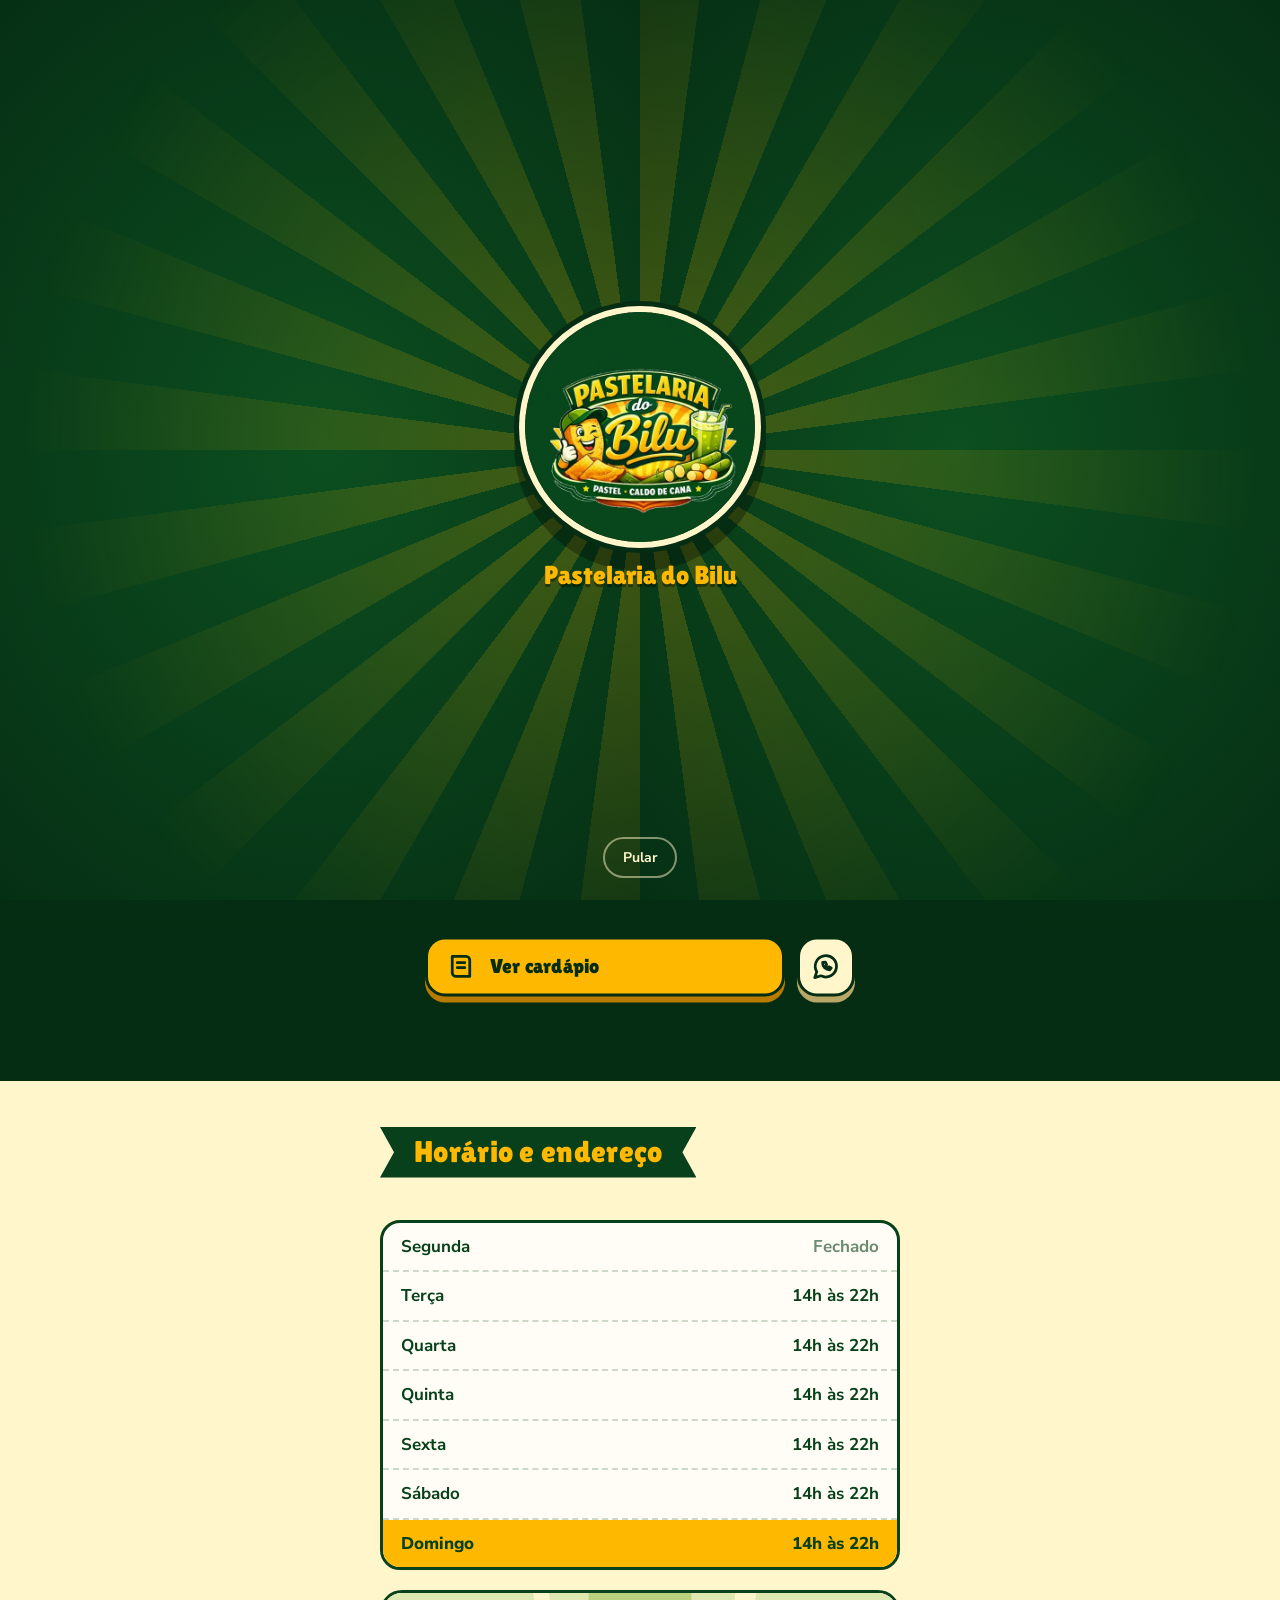
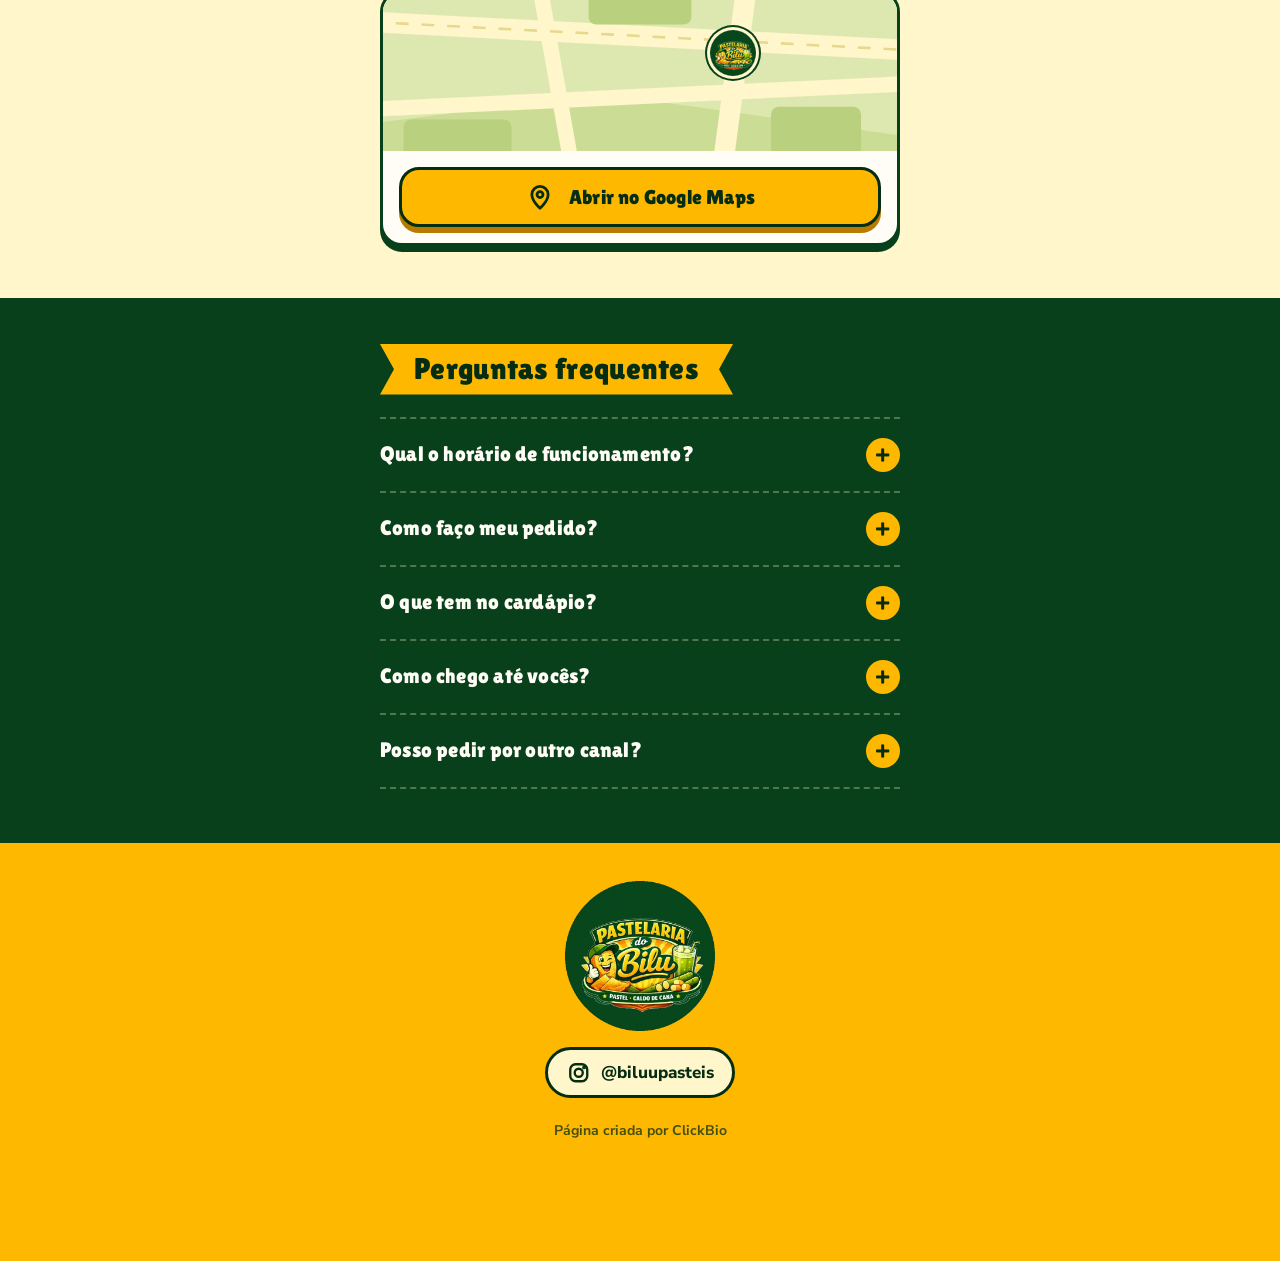
==== index.html @ 8a7e7173 "feat: site da Pastelaria do Bilu com cardápio, carrossel quadrado 1:1, links de WhatsApp, iFood e 99" ====
<!doctype html>
<html lang="pt-BR" data-base="">
<head>
<meta charset="utf-8">
<meta name="viewport" content="width=device-width,initial-scale=1,viewport-fit=cover">
<title>Pastelaria do Bilu | Pastel, caldo de cana e açaí</title>
<meta name="description" content="Pastelaria do Bilu: pastéis, caldo de cana e açaí. Veja o cardápio, monte seu pedido, chame no WhatsApp e veja como chegar. Aberto de terça a domingo, das 14h às 22h.">
<meta name="theme-color" content="#07401A">
<meta property="og:title" content="Pastelaria do Bilu">
<meta property="og:description" content="Pastel, caldo de cana e açaí. Veja o cardápio e faça seu pedido.">
<meta property="og:type" content="website">
<meta property="og:image" content="assets/img/logo-circulo.png">
<link rel="icon" type="image/png" href="assets/img/favicon.png">
<link rel="apple-touch-icon" href="assets/img/favicon-192.png">
<link rel="preload" href="assets/fonts/lilita-one-latin-400-normal.woff2" as="font" type="font/woff2" crossorigin>
<link rel="preload" href="assets/img/logo-circulo.webp" as="image" type="image/webp">
<script>
(function(){var d=document.documentElement,r=false;
try{r=matchMedia('(prefers-reduced-motion: reduce)').matches}catch(e){}
if(!r){d.classList.add('motion');var v=false;try{v=sessionStorage.getItem('bilu-intro')}catch(e){}if(!v)d.classList.add('intro-on')}
setTimeout(function(){d.classList.add('hero-go')},4500)})();
</script>
<link rel="stylesheet" href="assets/css/style.css">
</head>
<body>
<svg xmlns="http://www.w3.org/2000/svg" width="0" height="0" style="position:absolute" aria-hidden="true" focusable="false"><defs>
<symbol id="i-cardapio" viewBox="0 0 24 24"><path d="M5 4h11a3 3 0 0 1 3 3v13H8a3 3 0 0 1-3-3z"/><path d="M9 9h6M9 13h6"/></symbol>
<symbol id="i-zap" viewBox="0 0 24 24"><path d="M3 21l1.6-4.7A8.5 8.5 0 1 1 8 19.5z"/><path d="M9.3 8.8c-.3 3.3 2.6 6 5.8 5.9l1.1-1.4-2-1-.9.8a3.4 3.4 0 0 1-1.6-1.6l.8-.9-1-2z"/></symbol>
<symbol id="i-pino" viewBox="0 0 24 24"><path d="M12 21s-6.5-5.6-6.5-11a6.5 6.5 0 0 1 13 0c0 5.4-6.5 11-6.5 11z"/><circle cx="12" cy="10" r="2.4"/></symbol>
<symbol id="i-camera" viewBox="0 0 24 24"><path d="M4 8h3l1.6-2.5h6.8L17 8h3a1 1 0 0 1 1 1v9a1 1 0 0 1-1 1H4a1 1 0 0 1-1-1V9a1 1 0 0 1 1-1z"/><circle cx="12" cy="13" r="3.6"/></symbol>
<symbol id="i-seta" viewBox="0 0 24 24"><path d="M5 12h14M13 6l6 6-6 6"/></symbol>
<symbol id="i-voltar" viewBox="0 0 24 24"><path d="M15 5l-7 7 7 7"/></symbol>
<symbol id="i-prox" viewBox="0 0 24 24"><path d="M9 5l7 7-7 7"/></symbol>
<symbol id="i-mais" viewBox="0 0 24 24"><path d="M12 5v14M5 12h14"/></symbol>
<symbol id="i-menos" viewBox="0 0 24 24"><path d="M5 12h14"/></symbol>
<symbol id="i-fechar" viewBox="0 0 24 24"><path d="M6 6l12 12M18 6L6 18"/></symbol>
<symbol id="i-insta" viewBox="0 0 24 24"><rect x="4" y="4" width="16" height="16" rx="5"/><circle cx="12" cy="12" r="3.8"/><circle cx="17" cy="7" r=".7" fill="currentColor"/></symbol>
<symbol id="i-sacola" viewBox="0 0 24 24"><path d="M5 8h14l-1 12H6z"/><path d="M9 8V6a3 3 0 0 1 6 0v2"/></symbol>
<symbol id="i-ifood" viewBox="0 0 32 32"><path fill="#EA1D2C" d="M16 3C8.82 3 3 8.82 3 16s5.82 13 13 13 13-5.82 13-13S23.18 3 16 3zm0 20c-4 0-7.3-2.4-8.8-5.8.5-.1 1-.1 1.5-.1 3.2 0 6 1.8 7.3 4.6 1.3-2.7 4.1-4.6 7.3-4.6.5 0 1 0 1.5.1-1.5 3.4-4.8 5.8-8.8 5.8z"/><circle cx="10.5" cy="12.5" r="2.5" fill="#EA1D2C"/><circle cx="21.5" cy="12.5" r="2.5" fill="#EA1D2C"/></symbol>
<symbol id="i-99" viewBox="0 0 46 46"><rect width="46" height="46" rx="12" fill="#E60012"/><g fill="#FFD100"><path d="M16 11c-3.3 0-5.5 2.2-5.5 5.5v3.5c0 3.3 2.2 5.5 5.5 5.5h2.5v5H13v3h8v-17c0-3.3-2.2-5.5-5-5.5zm0 3c1.5 0 2.2 1 2.2 2.5v2.2c0 1.5-.7 2.5-2.2 2.5s-2.2-1-2.2-2.5v-2.2c0-1.5.7-2.5 2.2-2.5z"/><path d="M29 11c-3.3 0-5.5 2.2-5.5 5.5v3.5c0 3.3 2.2 5.5 5.5 5.5h2.5v5H26v3h8v-17c0-3.3-2.2-5.5-5-5.5zm0 3c1.5 0 2.2 1 2.2 2.5v2.2c0 1.5-.7 2.5-2.2 2.5s-2.2-1-2.2-2.5v-2.2c0-1.5.7-2.5 2.2-2.5z"/></g></symbol>
</defs></svg>

<div class="intro" role="presentation">
  <div class="intro-panel l"></div>
  <div class="intro-panel r"></div>
  <div class="intro-centro">
    <span class="intro-raios" aria-hidden="true"></span>
    <img class="intro-logo" src="assets/img/logo-circulo.webp" alt="" width="230" height="230">
    <p class="intro-nome">Pastelaria do Bilu</p>
  </div>
  <button class="intro-pular" type="button">Pular</button>
</div>

<main>
  <header class="hero">
    <div class="toldo" aria-hidden="true"></div>
    <div class="hero-in wrap">
      <img class="avatar rise" style="--i:0" src="assets/img/logo-circulo.webp" alt="Logo da Pastelaria do Bilu" width="158" height="158">
      <h1 class="rise" style="--i:1">Pastelaria do Bilu</h1>
      <p class="sub rise" style="--i:2">Pastel, caldo de cana e açaí</p>
      <p class="status rise" style="--i:3" data-status role="status"><i aria-hidden="true"></i><span>Confira o horário abaixo</span></p>
    </div>
  </header>

  <nav class="links" aria-label="Atalhos">
    <div class="wrap">
      <a class="btn btn-grande rise" style="--i:4" href="cardapio/">
        <span class="btn-bolha"><svg class="ico" aria-hidden="true"><use href="#i-cardapio"/></svg></span>
        <span class="btn-txt"><strong>Ver cardápio</strong><small>Escolha e monte seu pedido</small></span>
        <svg class="ico btn-seta" aria-hidden="true"><use href="#i-seta"/></svg>
      </a>
      <a class="btn btn-massa rise" style="--i:5" data-wa-link data-wa-msg="Olá! Vim pela página da Pastelaria do Bilu.">
        <span class="btn-bolha"><svg class="ico" aria-hidden="true"><use href="#i-zap"/></svg></span>
        <span class="btn-txt"><strong>Chamar no WhatsApp</strong><small>Tire dúvidas ou faça seu pedido</small></span>
        <svg class="ico btn-seta" aria-hidden="true"><use href="#i-seta"/></svg>
      </a>
      <a class="btn btn-ifood rise" style="--i:6" data-ifood-link href="https://www.ifood.com.br" target="_blank" rel="noopener">
        <span class="btn-bolha btn-bolha-ifood"><svg class="ico" aria-hidden="true"><use href="#i-ifood"/></svg></span>
        <span class="btn-txt"><strong>Pedir pelo iFood</strong><small>Peça pelo aplicativo</small></span>
        <svg class="ico btn-seta" aria-hidden="true"><use href="#i-seta"/></svg>
      </a>
      <a class="btn btn-noventa rise" style="--i:7" data-99-link href="https://m.99app.com" target="_blank" rel="noopener">
        <span class="btn-bolha btn-bolha-noventa"><svg aria-hidden="true"><use href="#i-99"/></svg></span>
        <span class="btn-txt"><strong>Pedir pelo 99</strong><small>Entrega rápida no app</small></span>
        <svg class="ico btn-seta" aria-hidden="true"><use href="#i-seta"/></svg>
      </a>
      <div class="duo">
        <a class="btn btn-escuro btn-tile rise" style="--i:8" data-maps>
          <span class="btn-bolha"><svg class="ico" aria-hidden="true"><use href="#i-pino"/></svg></span>
          <span class="btn-txt"><strong>Localização</strong><small>Abrir no mapa</small></span>
        </a>
        <button class="btn btn-escuro btn-tile rise" style="--i:9" type="button" data-open-carrossel>
          <span class="btn-bolha"><svg class="ico" aria-hidden="true"><use href="#i-camera"/></svg></span>
          <span class="btn-txt"><strong>Fotos do ambiente</strong><small>Arraste e veja por dentro</small></span>
        </button>
      </div>
    </div>
  </nav>

  <section class="info" aria-labelledby="t-info">
    <div class="wrap">
      <h2 class="faixa" id="t-info">Horário e endereço</h2>
      <ul class="horas" data-horas aria-label="Horário de funcionamento"></ul>
      <div class="mapa">
        <div class="mapa-visual" aria-hidden="true">
          <svg viewBox="0 0 400 158" preserveAspectRatio="xMidYMid slice">
            <rect width="400" height="158" fill="#DDE8B0"/>
            <path d="M0 118 L170 96 L400 128 L400 158 L0 158Z" fill="#CBDC95"/>
            <path d="M-10 40 L410 62" stroke="#FFF6CC" stroke-width="16"/>
            <path d="M-10 108 L410 88" stroke="#FFF6CC" stroke-width="12"/>
            <path d="M118 -10 L150 170" stroke="#FFF6CC" stroke-width="12"/>
            <path d="M286 -10 L262 170" stroke="#FFF6CC" stroke-width="16"/>
            <path d="M-10 40 L410 62" stroke="#E8D88C" stroke-width="2" stroke-dasharray="10 10"/>
            <rect x="160" y="8" width="80" height="34" rx="6" fill="#B9D07E"/>
            <rect x="302" y="106" width="70" height="40" rx="6" fill="#B9D07E"/>
            <rect x="16" y="116" width="84" height="30" rx="6" fill="#B9D07E"/>
          </svg>
          <span class="mapa-pino"><img src="assets/img/logo-circulo.webp" alt="" width="46" height="46"></span>
        </div>
        <div class="mapa-corpo">
          <p class="end" data-endereco hidden></p>
          <a class="btn btn-cheio" data-maps>
            <svg class="ico" aria-hidden="true"><use href="#i-pino"/></svg>
            <span>Abrir no Google Maps</span>
          </a>
        </div>
      </div>
    </div>
  </section>

  <section class="faq" aria-labelledby="t-faq">
    <div class="wrap">
      <h2 class="faixa faixa-amarela" id="t-faq">Perguntas frequentes</h2>
      <div class="acc">
        <details>
          <summary>Qual o horário de funcionamento?</summary>
          <p>De terça a domingo, das 14h às 22h. Na segunda-feira a gente fecha.</p>
        </details>
        <details>
          <summary>Como faço meu pedido?</summary>
          <p>Abra o cardápio, toque em Adicionar nos itens que você quer e depois em Ver meu pedido. Sua lista segue pronta para o nosso WhatsApp e a gente confirma o valor com você.</p>
        </details>
        <details>
          <summary>O que tem no cardápio?</summary>
          <p>Pastéis, açaí, caldo de cana, sucos e bebidas. Os itens e os preços estão todos na página do cardápio.</p>
        </details>
        <details>
          <summary>Como chego até vocês?</summary>
          <p>Toque em Localização e o mapa abre com o caminho até a pastelaria.</p>
        </details>
        <details>
          <summary>Posso pedir por outro canal?</summary>
          <p>Pode. Chame no WhatsApp ou mande uma mensagem no Instagram <span data-ig-nome></span>.</p>
        </details>
      </div>
    </div>
  </section>
</main>

<footer class="rodape">
  <div class="wrap">
    <img class="rodape-logo" src="assets/img/logo-circulo.webp" alt="Pastelaria do Bilu" width="150" height="150" loading="lazy">
    <a class="ig" data-ig>
      <svg class="ico" aria-hidden="true"><use href="#i-insta"/></svg>
      <span data-ig-nome>@</span>
    </a>
    <p class="credito">Página criada por ClickBio</p>
  </div>
</footer>

<div class="barra-fixa" data-barra aria-hidden="true">
  <a class="btn" href="cardapio/" tabindex="-1">
    <svg class="ico" aria-hidden="true"><use href="#i-cardapio"/></svg>
    <span>Ver cardápio</span>
  </a>
  <a class="btn btn-massa btn-zap" data-wa-link data-wa-msg="Olá! Vim pela página da Pastelaria do Bilu." aria-label="Chamar no WhatsApp" tabindex="-1">
    <svg class="ico" aria-hidden="true"><use href="#i-zap"/></svg>
  </a>
</div>

<!-- Modal Carrossel: Fotos do Ambiente (Aspecto Quadrado 1:1) -->
<div class="carrossel-modal" id="carrossel-modal" role="dialog" aria-modal="true" aria-label="Fotos do ambiente" hidden>
  <div class="carrossel-backdrop" data-close-carrossel></div>
  <div class="carrossel-dialog">
    <div class="carrossel-header">
      <div class="carrossel-titulo">
        <svg class="ico" aria-hidden="true"><use href="#i-camera"/></svg>
        <span>Nosso Espaço</span>
      </div>
      <span class="carrossel-contador" data-carrossel-contador>1 / 5</span>
      <button class="carrossel-fechar" type="button" data-close-carrossel aria-label="Fechar">
        <svg class="ico" aria-hidden="true"><use href="#i-fechar"/></svg>
      </button>
    </div>

    <div class="carrossel-viewport" data-carrossel-viewport>
      <div class="carrossel-track" data-carrossel-track>
        <!-- Slides gerados dinamicamente por carrossel.js -->
      </div>
    </div>

    <div class="carrossel-controles">
      <button class="carrossel-arrow" type="button" data-carrossel-ant aria-label="Foto anterior">
        <svg class="ico" aria-hidden="true"><use href="#i-voltar"/></svg>
      </button>
      <div class="carrossel-dots" data-carrossel-dots></div>
      <button class="carrossel-arrow" type="button" data-carrossel-prox aria-label="Próxima foto">
        <svg class="ico" aria-hidden="true"><use href="#i-prox"/></svg>
      </button>
    </div>

    <div class="carrossel-dica">
      <svg class="ico" aria-hidden="true"><use href="#i-seta"/></svg>
      <span>Arraste para o lado para navegar</span>
    </div>
  </div>
</div>

<script src="assets/js/config.js"></script>
<script src="assets/js/common.js"></script>
<script src="assets/js/carrossel.js"></script>
<script src="assets/js/home.js"></script>
</body>
</html>
---- assets/css/style.css ----
/* Pastelaria do Bilu — sistema visual "letreiro de pastelaria"
   Formas: toldo recortado, faixa com pontas em V, botão de selo com sombra dura, logo em círculo.
   Cores tiradas da logo: verde-escuro do letreiro, amarelo do pastel, verde-caldo. */

@font-face{font-family:"Lilita One";src:url(../fonts/lilita-one-latin-400-normal.woff2) format("woff2");font-weight:400;font-style:normal;font-display:swap}
@font-face{font-family:"Nunito Sans";src:url(../fonts/nunito-sans-latin-400-normal.woff2) format("woff2");font-weight:400;font-style:normal;font-display:swap}
@font-face{font-family:"Nunito Sans";src:url(../fonts/nunito-sans-latin-600-normal.woff2) format("woff2");font-weight:600;font-style:normal;font-display:swap}
@font-face{font-family:"Nunito Sans";src:url(../fonts/nunito-sans-latin-700-normal.woff2) format("woff2");font-weight:700;font-style:normal;font-display:swap}
@font-face{font-family:"Nunito Sans";src:url(../fonts/nunito-sans-latin-800-normal.woff2) format("woff2");font-weight:800;font-style:normal;font-display:swap}

:root{
  --mata:#07401A;          /* verde do letreiro */
  --mata-fundo:#052D13;    /* verde mais fechado */
  --folha:#2F7D1F;         /* verde do boné */
  --caldo:#A8C93A;         /* verde-caldo */
  --pastel:#FFB800;        /* amarelo do pastel */
  --pastel-claro:#FFD34D;
  --massa:#FFF6CC;         /* amarelo-claro do fundo da logo */
  --massa-2:#FFE9A0;
  --branco:#FFFDF5;
  --titulo:"Lilita One","Arial Rounded MT Bold","Trebuchet MS",system-ui,sans-serif;
  --texto:"Nunito Sans",system-ui,-apple-system,"Segoe UI",Roboto,sans-serif;
  --ease:cubic-bezier(.2,.7,.2,1);
  color-scheme:light;
}

*,*::before,*::after{box-sizing:border-box}
html{-webkit-text-size-adjust:100%;text-size-adjust:100%;scroll-behavior:smooth}
html.trava{overflow:hidden}
body{margin:0;background:var(--mata-fundo);color:var(--mata);font:400 17px/1.5 var(--texto);-webkit-font-smoothing:antialiased;overflow-x:hidden}
img,svg{display:block;max-width:100%}
a{color:inherit}
button{font:inherit;color:inherit;cursor:pointer}
:focus-visible{outline:3px solid var(--pastel-claro);outline-offset:3px;border-radius:6px}
[hidden]{display:none!important}
.wrap{width:100%;max-width:520px;margin:0 auto}
.sr{position:absolute;width:1px;height:1px;overflow:hidden;clip:rect(0 0 0 0);white-space:nowrap}
.ico{width:1.5em;height:1.5em;flex:none;fill:none;stroke:currentColor;stroke-width:2.2;stroke-linecap:round;stroke-linejoin:round}

/* ---------- toldo ---------- */
.toldo{--w:28px;position:absolute;left:0;right:0;top:0;height:calc(var(--w)*1.5);z-index:3;pointer-events:none;filter:drop-shadow(0 4px 0 rgba(0,0,0,.3))}
.toldo::before{content:"";position:absolute;inset:0;
  background:repeating-linear-gradient(90deg,var(--pastel) 0 var(--w),var(--folha) var(--w) calc(var(--w)*2));
  -webkit-mask:linear-gradient(#000,#000) top/100% calc(100% - var(--w)/2) no-repeat,radial-gradient(circle at 50% 0,#000 calc(var(--w)/2 - .5px),transparent calc(var(--w)/2)) bottom/var(--w) calc(var(--w)/2) repeat-x;
  mask:linear-gradient(#000,#000) top/100% calc(100% - var(--w)/2) no-repeat,radial-gradient(circle at 50% 0,#000 calc(var(--w)/2 - .5px),transparent calc(var(--w)/2)) bottom/var(--w) calc(var(--w)/2) repeat-x}
.toldo-sm{--w:20px}

/* ---------- faixa (título em letreiro) ---------- */
.faixa{display:inline-block;margin:0 0 22px;padding:9px 34px 10px;font:400 clamp(24px,7vw,30px)/1.05 var(--titulo);letter-spacing:.01em;color:var(--pastel);background:var(--mata);
  clip-path:polygon(0 0,100% 0,calc(100% - 14px) 50%,100% 100%,0 100%,14px 50%)}
.faixa-amarela{background:var(--pastel);color:var(--mata-fundo)}

/* ---------- status (aberto/fechado) ---------- */
.status{display:inline-flex;align-items:center;gap:9px;margin:0;padding:8px 16px;border:2px solid rgba(255,246,204,.5);border-radius:999px;background:rgba(5,45,19,.72);font:700 15px/1 var(--texto);color:var(--branco)}
.status i{width:10px;height:10px;border-radius:50%;background:#C9BE8A;flex:none}
.status.aberto i{background:#7BE04A;animation:pulso 1.8s ease-out infinite}
@keyframes pulso{0%{box-shadow:0 0 0 0 rgba(123,224,74,.6)}100%{box-shadow:0 0 0 9px rgba(123,224,74,0)}}

/* ---------- botão de selo ---------- */
.btn{--cor:var(--pastel);--cor-sombra:#B87B00;--varre:#FFE27A;--fg:var(--mata-fundo);
  position:relative;isolation:isolate;overflow:hidden;display:flex;align-items:center;gap:14px;min-height:60px;padding:12px 18px;
  border:3px solid var(--mata-fundo);border-radius:20px;background:var(--cor);color:var(--fg);text-decoration:none;text-align:left;
  font:400 22px/1.05 var(--titulo);letter-spacing:.01em;box-shadow:0 6px 0 var(--cor-sombra);
  transition:transform .15s var(--ease),box-shadow .15s var(--ease);-webkit-tap-highlight-color:transparent}
.btn::before{content:"";position:absolute;inset:0;z-index:-1;background:var(--varre);transform:scaleX(0);transform-origin:left;transition:transform .5s cubic-bezier(.7,0,.2,1)}
.btn:active::before,.btn:focus-visible::before{transform:scaleX(1)}
@media (hover:hover){.btn:hover::before{transform:scaleX(1)}}
.btn:active{transform:translateY(4px);box-shadow:0 2px 0 var(--cor-sombra)}
.btn-massa{--cor:var(--massa);--cor-sombra:#B8A767;--varre:#fff}
.btn-escuro{--cor:var(--mata);--cor-sombra:#021a0a;--varre:#0E5A27;--fg:var(--pastel)}
.btn-escuro{border-color:var(--mata-fundo)}

/* ---------- botão ifood (branco com ícone vermelho) ---------- */
.btn-ifood{--cor:#FFFFFF;--cor-sombra:#C41421;--varre:#FFF0F1;--fg:#222;border-color:#EA1D2C}
.btn-ifood strong{color:#EA1D2C}
.btn-bolha-ifood{background:#FFF0F1;color:#EA1D2C}
.btn-bolha-ifood .ico{width:28px;height:28px}

/* ---------- botão 99 (branco com ícone vermelho e 99 amarelo) ---------- */
.btn-noventa{--cor:#FFFFFF;--cor-sombra:#A81414;--varre:#FFF9E6;--fg:#222;border-color:#E60012}
.btn-noventa strong{color:#222}
.btn-bolha-noventa{background:transparent;padding:0;overflow:hidden;border-radius:12px;display:grid;place-items:center}
.btn-bolha-noventa svg{width:46px;height:46px;display:block}
.btn-bolha{display:grid;place-items:center;width:46px;height:46px;border-radius:50%;background:var(--mata-fundo);color:var(--pastel);flex:none}
.btn-bolha .ico{width:24px;height:24px}
.btn-txt{display:grid;gap:3px;flex:1;min-width:0}
.btn-txt strong{font-weight:400}
.btn-txt small{font:700 14px/1.25 var(--texto);opacity:.82;letter-spacing:0}
.btn-seta{width:26px;height:26px;margin-left:auto}
.btn-grande{min-height:82px;font-size:25px;padding:14px 18px}
.btn-tile{flex-direction:column;align-items:flex-start;justify-content:space-between;gap:12px;min-height:116px;padding:14px 16px;font-size:21px}
.btn-cheio{width:100%;justify-content:center;text-align:center}

/* ---------- hero ---------- */
.hero{position:relative;isolation:isolate;overflow:hidden;color:var(--branco);text-align:center;padding:96px 20px 46px;
  background:
    linear-gradient(180deg,rgba(5,45,19,.22) 0%,rgba(5,45,19,.72) 100%),
    var(--hero-foto,none) center/cover no-repeat,
    repeating-conic-gradient(from 0deg at 50% 52%,rgba(255,184,0,.22) 0 6deg,transparent 6deg 12deg),
    radial-gradient(120% 95% at 50% 52%,#18772F 0%,var(--mata) 52%,var(--mata-fundo) 100%)}
.hero-in{display:grid;justify-items:center;gap:0}
.avatar{width:158px;height:158px;border-radius:50%;box-shadow:0 0 0 5px var(--massa),0 0 0 9px var(--mata-fundo),0 14px 0 9px rgba(0,0,0,.28)}
.hero h1{text-wrap:balance;margin:26px 0 0;font:400 clamp(40px,12vw,58px)/.98 var(--titulo);letter-spacing:.01em;color:var(--pastel);text-shadow:0 3px 0 var(--mata-fundo),0 0 18px rgba(5,45,19,.55)}
.hero .sub{margin:12px 0 20px;font:700 clamp(17px,4.6vw,19px)/1.3 var(--texto);color:var(--massa)}

/* ---------- links ---------- */
.links{background:var(--mata-fundo);padding:30px 20px 44px}
.links .wrap{display:grid;gap:16px}
.links .duo{display:grid;grid-template-columns:1fr 1fr;gap:16px}

/* ---------- horário e endereço ---------- */
.info{background:var(--massa);color:var(--mata);padding:46px 20px 52px}
.info .wrap{display:grid;gap:20px;justify-items:start}
.info .wrap>*{width:100%}
.info .faixa{width:auto}
.horas{list-style:none;margin:0;padding:0;border:3px solid var(--mata);border-radius:20px;background:var(--branco);overflow:hidden}
.horas li{display:flex;justify-content:space-between;gap:12px;padding:11px 18px;font-weight:700;border-bottom:2px dashed rgba(7,64,26,.2)}
.horas li:last-child{border-bottom:0}
.horas li.hoje{background:var(--pastel);font-weight:800}
.horas li.fechado span:last-child{opacity:.6}
.mapa{border:3px solid var(--mata);border-radius:22px;overflow:hidden;background:var(--branco);box-shadow:0 6px 0 var(--mata)}
.mapa-visual{position:relative;height:158px;background:#DDE8B0;overflow:hidden}
.mapa-visual svg{position:absolute;inset:0;width:100%;height:100%}
.mapa-pino{position:absolute;left:68%;top:38%;width:46px;height:46px;margin:-23px 0 0 -23px}
.mapa-pino img{width:100%;height:100%;border-radius:50%;box-shadow:0 0 0 3px var(--massa),0 0 0 5px var(--mata)}
.mapa-pino::after{content:"";position:absolute;inset:-10px;border-radius:50%;border:3px solid var(--mata);opacity:0;animation:onda 2.2s ease-out infinite}
@keyframes onda{0%{transform:scale(.55);opacity:.8}100%{transform:scale(1.5);opacity:0}}
.mapa-corpo{display:grid;gap:12px;padding:16px}
.mapa-corpo .end{margin:0;font-weight:800;font-size:18px;line-height:1.3}
.mapa-corpo .btn{min-height:56px;font-size:20px}

/* ---------- perguntas ---------- */
.faq{background:var(--mata);color:var(--branco);padding:46px 20px 54px}
.faq .wrap{display:grid;justify-items:start}
.acc{width:100%;border-top:2px dashed rgba(255,246,204,.3)}
.acc details{border-bottom:2px dashed rgba(255,246,204,.3)}
.acc summary{list-style:none;display:flex;align-items:center;justify-content:space-between;gap:18px;padding:19px 0;font:400 21px/1.2 var(--titulo);letter-spacing:.01em;cursor:pointer}
.acc summary::-webkit-details-marker{display:none}
.acc summary::after{content:"+";flex:none;display:grid;place-items:center;width:34px;height:34px;border-radius:50%;background:var(--pastel);color:var(--mata-fundo);font:400 26px/1 var(--titulo);transition:transform .35s var(--ease)}
.acc details[open] summary::after{transform:rotate(45deg)}
.acc p{margin:0;padding:0 44px 20px 0;font-size:17px;line-height:1.55;color:var(--massa)}
@supports (interpolate-size:allow-keywords){
  .acc{interpolate-size:allow-keywords}
  .acc details::details-content{block-size:0;overflow:hidden;transition:block-size .4s var(--ease),content-visibility .4s allow-discrete}
  .acc details[open]::details-content{block-size:auto}
}

/* ---------- rodapé ---------- */
.rodape{background:var(--pastel);color:var(--mata-fundo);text-align:center;padding:38px 20px 120px}
.rodape .wrap{display:grid;justify-items:center;gap:16px}
.rodape-logo{width:150px;height:auto}
.rodape .ig{display:inline-flex;align-items:center;gap:10px;padding:10px 18px;border:3px solid var(--mata-fundo);border-radius:999px;font-weight:800;text-decoration:none;background:var(--massa)}
.rodape .credito{margin:6px 0 0;font-size:14px;font-weight:700;opacity:.75}

/* ---------- barra fixa (início) ---------- */
.barra-fixa{position:fixed;left:0;right:0;bottom:0;z-index:30;display:flex;justify-content:center;gap:12px;padding:22px 16px calc(14px + env(safe-area-inset-bottom));
  background:linear-gradient(0deg,rgba(5,45,19,.97) 62%,rgba(5,45,19,0));transform:translateY(115%);transition:transform .45s var(--ease);pointer-events:none}
.barra-fixa.on{transform:none}
.barra-fixa .btn{pointer-events:auto;min-height:56px;font-size:20px}
.barra-fixa .btn:first-child{flex:1;max-width:360px}
.barra-fixa .btn-zap{width:58px;padding:0;justify-content:center;flex:none}

/* ---------- entrada (plano Autoridade) ---------- */
.intro{position:fixed;inset:0;z-index:100;display:none;place-items:center;overflow:hidden;cursor:pointer}
.intro-on .intro{display:grid}
.intro-panel{position:absolute;top:0;bottom:0;width:50.4%;background:radial-gradient(120% 100% at 50% 50%,#0C4F20,var(--mata-fundo) 70%);transition:transform .75s cubic-bezier(.7,0,.2,1)}
.intro-panel.l{left:0}
.intro-panel.r{right:0}
.intro-centro{position:relative;z-index:2;display:grid;justify-items:center;gap:20px;transition:opacity .45s ease,transform .75s cubic-bezier(.7,0,.2,1)}
.intro-raios{position:absolute;left:50%;top:50%;width:150vmax;height:150vmax;margin:-75vmax 0 0 -75vmax;z-index:-1;
  background:repeating-conic-gradient(rgba(255,184,0,.26) 0 7.5deg,transparent 7.5deg 15deg);
  -webkit-mask:radial-gradient(circle,#000 0,transparent 46%);mask:radial-gradient(circle,#000 0,transparent 46%);animation:giro 14s linear infinite}
@keyframes giro{to{transform:rotate(1turn)}}
.intro-logo{width:min(58vw,230px);height:auto;aspect-ratio:1;border-radius:50%;box-shadow:0 0 0 6px var(--massa),0 0 0 11px var(--mata-fundo),0 18px 0 11px rgba(0,0,0,.3);animation:logo-pop .85s cubic-bezier(.2,1.25,.4,1) .15s both}
@keyframes logo-pop{from{opacity:0;transform:scale(.3) rotate(-14deg)}to{opacity:1;transform:none}}
.intro-nome{margin:0;font:400 26px/1 var(--titulo);color:var(--pastel);text-shadow:0 3px 0 rgba(0,0,0,.35);animation:surge .6s var(--ease) .75s both}
@keyframes surge{from{opacity:0;transform:translateY(14px)}to{opacity:1;transform:none}}
.intro-pular{position:absolute;z-index:3;bottom:calc(22px + env(safe-area-inset-bottom));left:50%;transform:translateX(-50%);padding:9px 18px;border:2px solid rgba(255,246,204,.5);border-radius:999px;background:transparent;color:var(--massa);font:700 14px var(--texto)}
.intro-saindo .intro-panel.l{transform:translateX(-101%)}
.intro-saindo .intro-panel.r{transform:translateX(101%)}
.intro-saindo .intro-centro{opacity:0;transform:scale(1.35)}
.intro-saindo .intro-pular{opacity:0}
.intro-saindo{pointer-events:none}

/* sequência do hero, depois da entrada */
.motion .rise{opacity:0}
.hero-go .rise{animation:subir .7s var(--ease) both;animation-delay:calc(var(--i,0)*90ms)}
@keyframes subir{from{opacity:0;transform:translateY(18px) scale(.97)}to{opacity:1;transform:none}}

/* ---------- páginas internas: cabeçalho ---------- */
.topo{position:relative;background:var(--mata-fundo);color:var(--branco);padding:46px 16px 14px}
.topo .wrap{display:flex;align-items:center;gap:12px}
.voltar{display:grid;place-items:center;width:46px;height:46px;flex:none;border:3px solid var(--mata-fundo);border-radius:50%;background:var(--pastel);color:var(--mata-fundo);box-shadow:0 4px 0 #B87B00;text-decoration:none}
.voltar:active{transform:translateY(3px);box-shadow:0 1px 0 #B87B00}
.topo-id{display:flex;align-items:center;gap:12px;min-width:0;flex:1}
.topo-id img{width:46px;height:46px;border-radius:50%;box-shadow:0 0 0 3px var(--massa)}
.topo h1{margin:0;font:400 30px/1 var(--titulo);color:var(--pastel);letter-spacing:.01em}

/* ---------- cardápio ---------- */
.cats{position:sticky;top:0;z-index:30;background:var(--mata);box-shadow:0 4px 0 rgba(0,0,0,.2)}
.cats-in{position:relative;display:flex;gap:6px;overflow-x:auto;padding:10px 12px;scrollbar-width:none;-webkit-overflow-scrolling:touch}
.cats-in::-webkit-scrollbar{display:none}
.cats a{position:relative;z-index:1;flex:none;padding:9px 16px;border-radius:999px;color:var(--massa);font:800 15px/1 var(--texto);text-decoration:none;white-space:nowrap;transition:color .3s}
.cats a[aria-current="true"]{color:var(--mata-fundo)}
.cats .pilula{position:absolute;z-index:0;top:10px;bottom:10px;left:0;border-radius:999px;background:var(--pastel);transition:transform .45s cubic-bezier(.7,0,.2,1),width .45s cubic-bezier(.7,0,.2,1)}
.cx{background:var(--massa);color:var(--mata);padding:26px 16px 150px;min-height:70vh}
.cx .status-cx{margin:0 0 24px;padding:8px 14px;font-size:14px}
.cx .cat{scroll-margin-top:74px;margin-bottom:34px}
.cx .cat:last-child{margin-bottom:0}
.itens{list-style:none;margin:0;padding:0}
.item{display:grid;grid-template-columns:92px 1fr;gap:14px;padding:16px 0;border-bottom:2px dashed rgba(7,64,26,.22)}
.item:last-child{border-bottom:0}
.item-foto{width:92px;height:92px;border:3px solid var(--mata);border-radius:20px;overflow:hidden;background:var(--massa-2);display:grid;place-items:center}
.item-foto img{width:100%;height:100%;object-fit:cover}
.item-foto svg{width:70%;height:70%}
.item h3{margin:0;font:800 17px/1.2 var(--texto)}
.item .desc{margin:4px 0 0;font-size:14.5px;line-height:1.35;color:rgba(7,64,26,.8)}
.item-rodape{display:flex;align-items:center;gap:10px;margin-top:10px}
.preco{display:flex;align-items:center;flex:1;gap:8px;min-width:0;font:400 22px/1 var(--titulo);color:var(--mata);white-space:nowrap}
.preco::after{content:"";flex:1;min-width:6px;border-bottom:3px dotted rgba(7,64,26,.3);transform:translateY(5px)}
.add{padding:9px 14px;border:3px solid var(--mata);border-radius:14px;background:var(--pastel);color:var(--mata-fundo);font:800 15px/1 var(--texto);box-shadow:0 4px 0 var(--mata);transition:transform .12s var(--ease),box-shadow .12s var(--ease)}
.add:active{transform:translateY(3px);box-shadow:0 1px 0 var(--mata)}
.step{display:inline-flex;align-items:center;border:3px solid var(--mata);border-radius:14px;background:var(--mata);color:var(--pastel);overflow:hidden}
.step button{display:grid;place-items:center;width:38px;height:36px;border:0;background:var(--pastel);color:var(--mata-fundo)}
.step button:active{background:var(--pastel-claro)}
.step .ico{width:20px;height:20px;stroke-width:3}
.step output{min-width:34px;text-align:center;font:400 20px/1 var(--titulo)}
.cx .vazio{margin:0;font-weight:700}

.carrinho-barra{position:fixed;left:0;right:0;bottom:0;z-index:40;padding:10px 14px calc(12px + env(safe-area-inset-bottom));pointer-events:none;transform:translateY(125%);transition:transform .45s var(--ease)}
.carrinho-barra.on{transform:none}
.carrinho-abrir{pointer-events:auto;display:flex;align-items:center;gap:12px;width:100%;max-width:520px;margin:0 auto;padding:12px 16px;border:3px solid var(--mata-fundo);border-radius:20px;background:var(--mata);color:var(--branco);font:800 17px/1 var(--texto);box-shadow:0 6px 0 var(--mata-fundo),0 16px 32px rgba(0,0,0,.28);text-align:left}
.carrinho-abrir .qtd{display:grid;place-items:center;min-width:34px;height:34px;padding:0 8px;border-radius:999px;background:var(--pastel);color:var(--mata-fundo);font:400 20px/1 var(--titulo)}
.carrinho-abrir .rot{flex:1}
.carrinho-abrir .tot{font:400 22px/1 var(--titulo);color:var(--pastel)}
.carrinho-abrir.pulo{animation:pulo .38s var(--ease)}
@keyframes pulo{0%{transform:scale(1)}40%{transform:scale(1.035)}100%{transform:scale(1)}}

.fundo-gaveta{position:fixed;inset:0;z-index:50;background:rgba(5,45,19,.62);opacity:0;pointer-events:none;transition:opacity .4s ease}
.gaveta-on .fundo-gaveta{opacity:1;pointer-events:auto}
.gaveta{position:fixed;left:0;right:0;bottom:0;z-index:60;display:flex;flex-direction:column;width:min(100%,520px);max-height:90dvh;margin:0 auto;background:var(--massa);color:var(--mata);border:3px solid var(--mata-fundo);border-bottom:0;border-radius:28px 28px 0 0;transform:translateY(105%);transition:transform .55s var(--ease);box-shadow:0 -10px 40px rgba(0,0,0,.3)}
.gaveta-on .gaveta{transform:none}
.gaveta-topo{position:relative;padding:8px 18px 4px;flex:none}
.alca{display:block;width:48px;height:6px;margin:0 auto 12px;border:0;border-radius:6px;background:rgba(7,64,26,.3);cursor:grab;touch-action:none;padding:0}
.gaveta-topo .faixa{margin:0}
.fechar{position:absolute;right:14px;top:18px;display:grid;place-items:center;width:42px;height:42px;border:3px solid var(--mata);border-radius:50%;background:var(--massa);color:var(--mata)}
.gaveta-lista{list-style:none;margin:0;padding:6px 18px;overflow-y:auto;overscroll-behavior:contain;flex:1}
.linha{display:grid;grid-template-columns:1fr auto;gap:4px 12px;align-items:center;padding:13px 0;border-bottom:2px dashed rgba(7,64,26,.22)}
.linha h3{margin:0;font:800 16.5px/1.2 var(--texto)}
.linha .un{margin:0;font-size:14px;color:rgba(7,64,26,.75)}
.linha .sub{font:400 20px/1 var(--titulo);text-align:right}
.linha .step{grid-column:2;grid-row:1/3;justify-self:end}
.linha .sub{display:none}
.gaveta-vazia{margin:0;padding:34px 18px;font-weight:700;text-align:center}
.gaveta-rodape{flex:none;display:grid;gap:12px;padding:14px 18px calc(16px + env(safe-area-inset-bottom));border-top:3px solid var(--mata);background:var(--massa-2)}
.obs{display:grid;gap:6px;font-weight:800;font-size:14.5px}
.obs textarea{width:100%;min-height:58px;resize:none;padding:10px 12px;border:3px solid var(--mata);border-radius:14px;background:var(--branco);color:var(--mata);font:600 16px/1.35 var(--texto)}
.total{display:flex;align-items:baseline;justify-content:space-between;font-weight:800}
.total strong{font:400 30px/1 var(--titulo)}
.gaveta-rodape .btn{min-height:60px;font-size:21px}
.limpar{justify-self:center;padding:6px 10px;border:0;background:none;font:700 15px var(--texto);text-decoration:underline;text-underline-offset:3px}
.nota{margin:0;font-size:13.5px;line-height:1.35;text-align:center;opacity:.8}
.gaveta[inert]{visibility:hidden;transition:transform .55s var(--ease),visibility 0s .55s}

/* ---------- fotos ---------- */
.fx{background:var(--massa);color:var(--mata);padding:26px 16px 56px}
.fx .intro-texto{margin:0 0 20px;font-weight:700;font-size:18px}
.galeria{display:grid;grid-template-columns:1fr 1fr;gap:12px}
.galeria .foto:last-child:nth-child(odd){grid-column:1/-1}
.galeria .foto:last-child:nth-child(odd) img{aspect-ratio:4/3}
.foto{position:relative;display:block;width:100%;margin:0;padding:0;border:3px solid var(--mata);border-radius:20px;overflow:hidden;background:var(--mata);cursor:zoom-in;text-align:left}
.foto img{width:100%;height:100%;aspect-ratio:3/4;object-fit:cover;transition:transform .7s var(--ease)}
@media (hover:hover){.foto:hover img{transform:scale(1.05)}}
.foto span{position:absolute;left:0;right:0;bottom:0;padding:26px 12px 10px;background:linear-gradient(0deg,rgba(5,45,19,.88),rgba(5,45,19,0));color:var(--branco);font:700 14px/1.2 var(--texto)}
.fx .btn{margin-top:26px}
.lightbox{position:fixed;inset:0;z-index:80;display:grid;grid-template-rows:auto 1fr auto;justify-items:center;gap:10px;padding:14px 14px calc(16px + env(safe-area-inset-bottom));background:rgba(5,45,19,.97);opacity:0;pointer-events:none;transition:opacity .35s ease}
.lightbox.on{opacity:1;pointer-events:auto}
.lightbox[inert]{visibility:hidden}
.lightbox .fechar{position:static;justify-self:end;background:var(--pastel);border-color:var(--mata-fundo);color:var(--mata-fundo)}
.lb-img{align-self:center;max-width:min(92vw,520px);max-height:100%;width:auto;height:auto;border:3px solid var(--massa);border-radius:20px;object-fit:contain;transform:scale(.92);transition:transform .5s var(--ease)}
.lightbox.on .lb-img{transform:none}
.lb-nav{display:flex;align-items:center;gap:14px;color:var(--massa);font:700 16px var(--texto)}
.lb-nav button{display:grid;place-items:center;width:46px;height:46px;border:3px solid var(--massa);border-radius:50%;background:transparent;color:var(--massa)}
.lb-nav .leg{min-width:150px;text-align:center}

/* ---------- modal carrossel (fotos do ambiente com aspecto quadrado) ---------- */
.carrossel-modal{position:fixed;inset:0;z-index:9000;display:grid;place-items:center;padding:16px;opacity:0;pointer-events:none;transition:opacity .25s var(--ease)}
.carrossel-modal:not([hidden]){display:grid}
.carrossel-modal.aberto{opacity:1;pointer-events:auto}
.carrossel-backdrop{position:absolute;inset:0;background:rgba(5,45,19,.92);backdrop-filter:blur(8px);-webkit-backdrop-filter:blur(8px)}
.carrossel-dialog{position:relative;z-index:2;width:100%;max-width:440px;display:flex;flex-direction:column;align-items:center;gap:14px}
.carrossel-header{width:100%;display:flex;align-items:center;justify-content:space-between;gap:12px;color:var(--branco)}
.carrossel-titulo{display:flex;align-items:center;gap:8px;font:400 22px/1 var(--titulo);color:var(--pastel);letter-spacing:.01em}
.carrossel-contador{font:700 15px/1 var(--texto);padding:6px 12px;background:rgba(255,246,204,.15);border:1.5px solid rgba(255,246,204,.3);border-radius:999px;color:var(--massa)}
.carrossel-fechar{width:42px;height:42px;border-radius:50%;background:var(--pastel);color:var(--mata-fundo);border:2px solid var(--mata-fundo);box-shadow:0 3px 0 #B87B00;display:grid;place-items:center;cursor:pointer;transition:transform .15s var(--ease)}
.carrossel-fechar:active{transform:translateY(2px);box-shadow:0 1px 0 #B87B00}

/* viewport e track do carrossel */
.carrossel-viewport{width:100%;overflow:hidden;position:relative}
.carrossel-track{display:flex;overflow-x:auto;scroll-snap-type:x mandatory;-webkit-overflow-scrolling:touch;scroll-behavior:smooth;gap:14px;padding:4px 0 10px;scrollbar-width:none;user-select:none;-webkit-user-select:none;touch-action:pan-x pan-y}
.carrossel-track::-webkit-scrollbar{display:none}
.carrossel-track.arrastando{cursor:grabbing;scroll-behavior:auto}

/* slide aspecto quadrado 1:1 grande para celular */
.carrossel-slide{flex:0 0 100%;scroll-snap-align:center;display:flex;justify-content:center}
.carrossel-card{width:100%;max-width:380px;aspect-ratio:1/1;position:relative;overflow:hidden;border-radius:24px;border:3px solid var(--pastel);box-shadow:0 12px 30px rgba(0,0,0,.5);background:var(--mata-fundo)}
.carrossel-card img{width:100%;height:100%;object-fit:cover;display:block;pointer-events:none}
.carrossel-legenda{position:absolute;bottom:0;left:0;right:0;padding:16px 16px 14px;background:linear-gradient(0deg,rgba(5,45,19,.95) 0%,rgba(5,45,19,.7) 60%,transparent 100%);color:var(--branco);font:700 16px/1.3 var(--texto);text-align:center;text-shadow:0 2px 4px rgba(0,0,0,.8)}

/* controles de navegação */
.carrossel-controles{display:flex;align-items:center;justify-content:center;gap:16px;width:100%}
.carrossel-arrow{width:42px;height:42px;border-radius:50%;background:var(--pastel);color:var(--mata-fundo);border:2px solid var(--mata-fundo);box-shadow:0 4px 0 #B87B00;display:grid;place-items:center;cursor:pointer;transition:transform .15s var(--ease)}
.carrossel-arrow:active{transform:translateY(2px);box-shadow:0 2px 0 #B87B00}
.carrossel-dots{display:flex;align-items:center;gap:8px}
.carrossel-dot{width:10px;height:10px;border-radius:50%;background:rgba(255,246,204,.35);border:0;padding:0;cursor:pointer;transition:all .2s var(--ease)}
.carrossel-dot.ativo{width:26px;border-radius:999px;background:var(--pastel)}

/* dica de arraste */
.carrossel-dica{display:flex;align-items:center;gap:8px;font:700 13px/1 var(--texto);color:var(--massa);opacity:.85;margin:0}
.carrossel-dica .ico{width:16px;height:16px}

/* seção de carrossel em página standalone (fotos/index.html) */
.carrossel-secao{display:flex;flex-direction:column;align-items:center;gap:18px;margin:10px 0 24px}

@media (min-width:700px){
  .hero{padding-top:110px;padding-bottom:56px}
  .item{grid-template-columns:104px 1fr}
  .item-foto{width:104px;height:104px}
  .galeria{grid-template-columns:repeat(3,1fr)}
  .galeria .foto:last-child:nth-child(odd){grid-column:auto}
  .galeria .foto:last-child:nth-child(odd) img{aspect-ratio:3/4}
}

@media (prefers-reduced-motion:reduce){
  *,*::before,*::after{animation-duration:.01ms!important;animation-delay:0s!important;animation-iteration-count:1!important;transition-duration:.01ms!important;scroll-behavior:auto!important}
  .intro{display:none!important}
  .motion .rise{opacity:1}
}
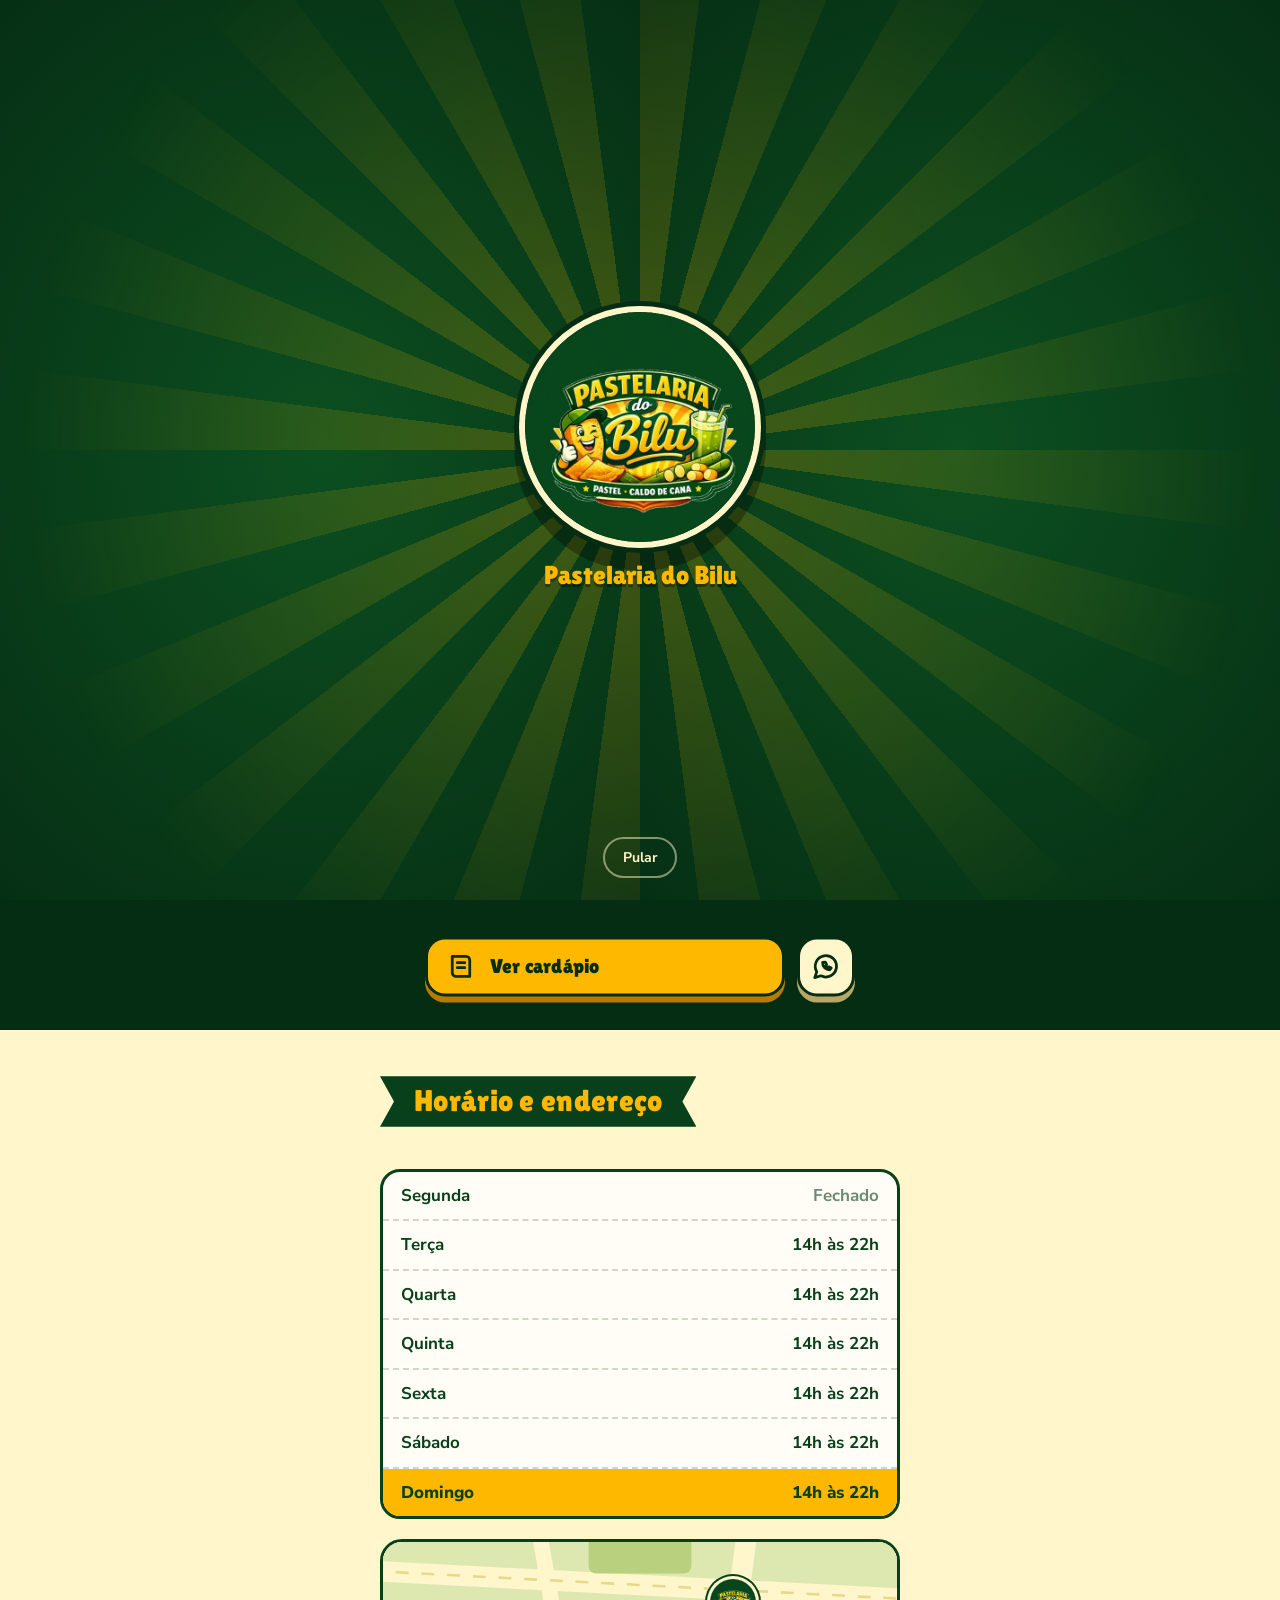
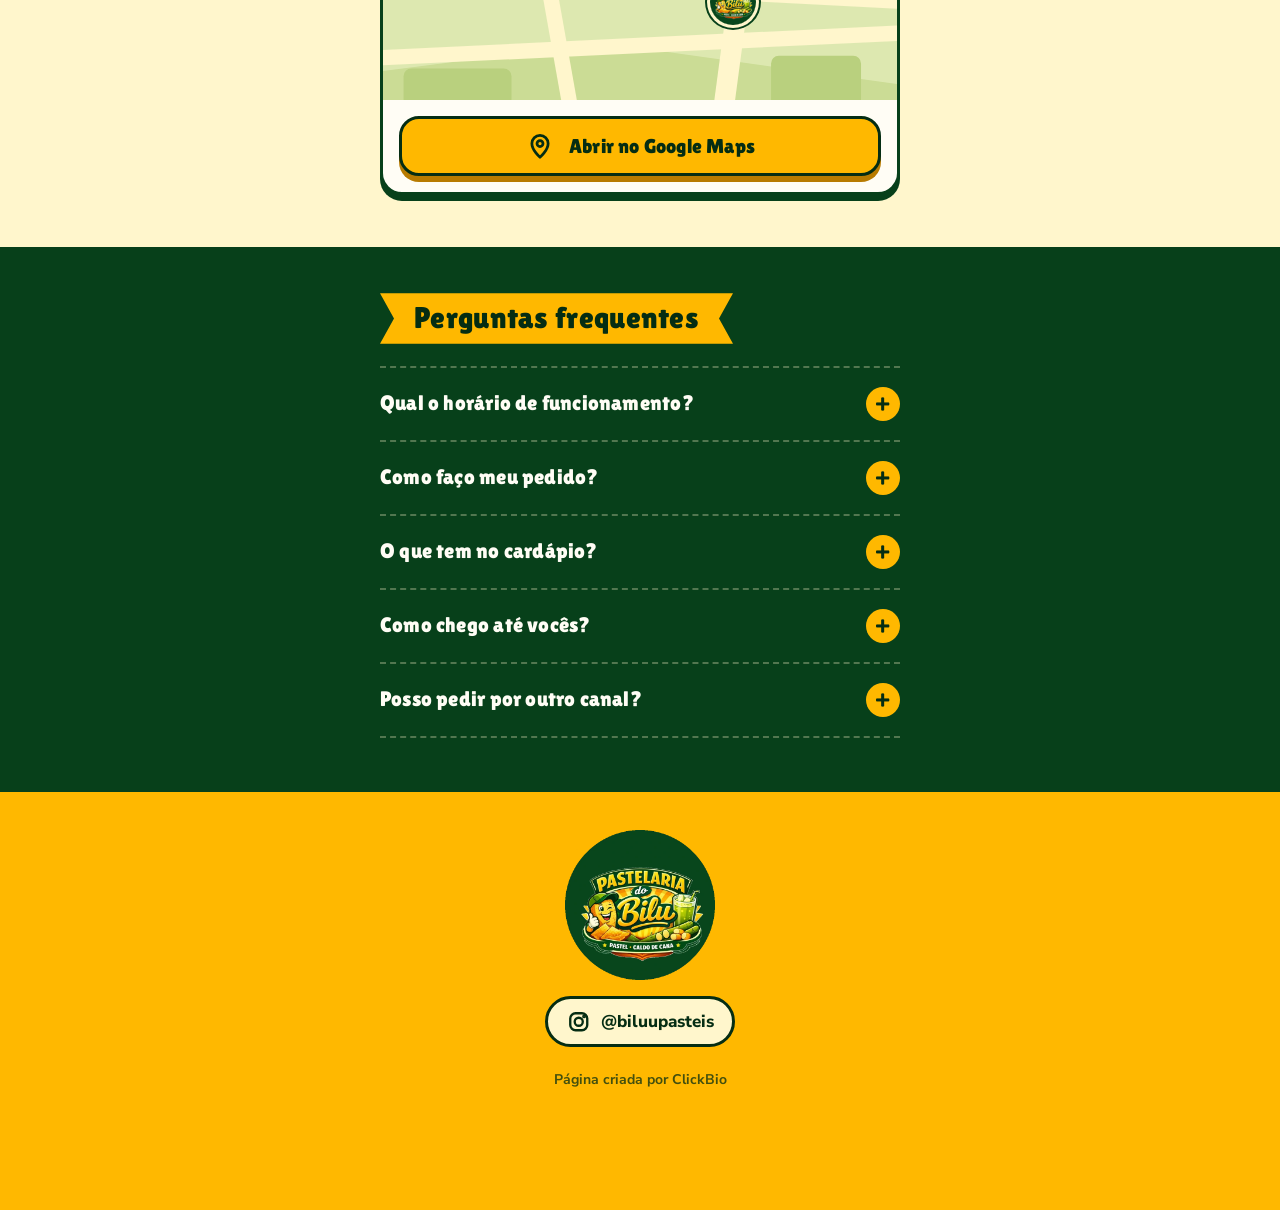
==== commit 5a1081cb: "style: transforma botões do iFood e 99 em cards tile em duo acima de localização, com fundo branco e" ====
--- a/index.html
+++ b/index.html
@@ -36,8 +36,8 @@
 <symbol id="i-fechar" viewBox="0 0 24 24"><path d="M6 6l12 12M18 6L6 18"/></symbol>
 <symbol id="i-insta" viewBox="0 0 24 24"><rect x="4" y="4" width="16" height="16" rx="5"/><circle cx="12" cy="12" r="3.8"/><circle cx="17" cy="7" r=".7" fill="currentColor"/></symbol>
 <symbol id="i-sacola" viewBox="0 0 24 24"><path d="M5 8h14l-1 12H6z"/><path d="M9 8V6a3 3 0 0 1 6 0v2"/></symbol>
-<symbol id="i-ifood" viewBox="0 0 32 32"><path fill="#EA1D2C" d="M16 3C8.82 3 3 8.82 3 16s5.82 13 13 13 13-5.82 13-13S23.18 3 16 3zm0 20c-4 0-7.3-2.4-8.8-5.8.5-.1 1-.1 1.5-.1 3.2 0 6 1.8 7.3 4.6 1.3-2.7 4.1-4.6 7.3-4.6.5 0 1 0 1.5.1-1.5 3.4-4.8 5.8-8.8 5.8z"/><circle cx="10.5" cy="12.5" r="2.5" fill="#EA1D2C"/><circle cx="21.5" cy="12.5" r="2.5" fill="#EA1D2C"/></symbol>
-<symbol id="i-99" viewBox="0 0 46 46"><rect width="46" height="46" rx="12" fill="#E60012"/><g fill="#FFD100"><path d="M16 11c-3.3 0-5.5 2.2-5.5 5.5v3.5c0 3.3 2.2 5.5 5.5 5.5h2.5v5H13v3h8v-17c0-3.3-2.2-5.5-5-5.5zm0 3c1.5 0 2.2 1 2.2 2.5v2.2c0 1.5-.7 2.5-2.2 2.5s-2.2-1-2.2-2.5v-2.2c0-1.5.7-2.5 2.2-2.5z"/><path d="M29 11c-3.3 0-5.5 2.2-5.5 5.5v3.5c0 3.3 2.2 5.5 5.5 5.5h2.5v5H26v3h8v-17c0-3.3-2.2-5.5-5-5.5zm0 3c1.5 0 2.2 1 2.2 2.5v2.2c0 1.5-.7 2.5-2.2 2.5s-2.2-1-2.2-2.5v-2.2c0-1.5.7-2.5 2.2-2.5z"/></g></symbol>
+<symbol id="i-ifood" viewBox="0 0 46 46"><rect width="46" height="46" rx="14" fill="#EA1D2C"/><g fill="#FFFFFF"><circle cx="16.5" cy="18" r="3.2"/><circle cx="29.5" cy="18" r="3.2"/><path d="M23 32.5c-4.8 0-8.8-3-10.6-7.2.7-.2 1.4-.2 2.2-.2 3.8 0 7.2 2.2 8.4 5.4 1.2-3.2 4.6-5.4 8.4-5.4.8 0 1.5 0 2.2.2-1.8 4.2-5.8 7.2-10.6 7.2z"/></g></symbol>
+<symbol id="i-99" viewBox="0 0 46 46"><rect width="46" height="46" rx="14" fill="#E60012"/><g fill="#FFD100"><path d="M16 11c-3.3 0-5.5 2.2-5.5 5.5v3.5c0 3.3 2.2 5.5 5.5 5.5h2.5v5H13v3h8v-17c0-3.3-2.2-5.5-5-5.5zm0 3c1.5 0 2.2 1 2.2 2.5v2.2c0 1.5-.7 2.5-2.2 2.5s-2.2-1-2.2-2.5v-2.2c0-1.5.7-2.5 2.2-2.5z"/><path d="M29 11c-3.3 0-5.5 2.2-5.5 5.5v3.5c0 3.3 2.2 5.5 5.5 5.5h2.5v5H26v3h8v-17c0-3.3-2.2-5.5-5-5.5zm0 3c1.5 0 2.2 1 2.2 2.5v2.2c0 1.5-.7 2.5-2.2 2.5s-2.2-1-2.2-2.5v-2.2c0-1.5.7-2.5 2.2-2.5z"/></g></symbol>
 </defs></svg>
 
 <div class="intro" role="presentation">
@@ -74,16 +74,19 @@
         <span class="btn-txt"><strong>Chamar no WhatsApp</strong><small>Tire dúvidas ou faça seu pedido</small></span>
         <svg class="ico btn-seta" aria-hidden="true"><use href="#i-seta"/></svg>
       </a>
-      <a class="btn btn-ifood rise" style="--i:6" data-ifood-link href="https://www.ifood.com.br" target="_blank" rel="noopener">
-        <span class="btn-bolha btn-bolha-ifood"><svg class="ico" aria-hidden="true"><use href="#i-ifood"/></svg></span>
-        <span class="btn-txt"><strong>Pedir pelo iFood</strong><small>Peça pelo aplicativo</small></span>
-        <svg class="ico btn-seta" aria-hidden="true"><use href="#i-seta"/></svg>
-      </a>
-      <a class="btn btn-noventa rise" style="--i:7" data-99-link href="https://m.99app.com" target="_blank" rel="noopener">
-        <span class="btn-bolha btn-bolha-noventa"><svg aria-hidden="true"><use href="#i-99"/></svg></span>
-        <span class="btn-txt"><strong>Pedir pelo 99</strong><small>Entrega rápida no app</small></span>
-        <svg class="ico btn-seta" aria-hidden="true"><use href="#i-seta"/></svg>
-      </a>
+      <!-- Linha 1: iFood e 99 (estilo tile lado a lado) -->
+      <div class="duo">
+        <a class="btn btn-ifood btn-tile rise" style="--i:6" data-ifood-link href="https://www.ifood.com.br" target="_blank" rel="noopener">
+          <span class="btn-bolha btn-bolha-app"><svg aria-hidden="true"><use href="#i-ifood"/></svg></span>
+          <span class="btn-txt"><strong>iFood</strong></span>
+        </a>
+        <a class="btn btn-noventa btn-tile rise" style="--i:7" data-99-link href="https://m.99app.com" target="_blank" rel="noopener">
+          <span class="btn-bolha btn-bolha-app"><svg aria-hidden="true"><use href="#i-99"/></svg></span>
+          <span class="btn-txt"><strong>99</strong></span>
+        </a>
+      </div>
+
+      <!-- Linha 2: Localização e Fotos do ambiente (estilo tile lado a lado) -->
       <div class="duo">
         <a class="btn btn-escuro btn-tile rise" style="--i:8" data-maps>
           <span class="btn-bolha"><svg class="ico" aria-hidden="true"><use href="#i-pino"/></svg></span>
--- a/assets/css/style.css
+++ b/assets/css/style.css
@@ -70,17 +70,17 @@
 .btn-escuro{--cor:var(--mata);--cor-sombra:#021a0a;--varre:#0E5A27;--fg:var(--pastel)}
 .btn-escuro{border-color:var(--mata-fundo)}
 
-/* ---------- botão ifood (branco com ícone vermelho) ---------- */
-.btn-ifood{--cor:#FFFFFF;--cor-sombra:#C41421;--varre:#FFF0F1;--fg:#222;border-color:#EA1D2C}
-.btn-ifood strong{color:#EA1D2C}
-.btn-bolha-ifood{background:#FFF0F1;color:#EA1D2C}
-.btn-bolha-ifood .ico{width:28px;height:28px}
-
-/* ---------- botão 99 (branco com ícone vermelho e 99 amarelo) ---------- */
-.btn-noventa{--cor:#FFFFFF;--cor-sombra:#A81414;--varre:#FFF9E6;--fg:#222;border-color:#E60012}
-.btn-noventa strong{color:#222}
-.btn-bolha-noventa{background:transparent;padding:0;overflow:hidden;border-radius:12px;display:grid;place-items:center}
-.btn-bolha-noventa svg{width:46px;height:46px;display:block}
+/* ---------- botão ifood (tile com fundo branco e logo iFood) ---------- */
+.btn-ifood{--cor:#FFFFFF;--cor-sombra:#C41421;--varre:#FFF0F1;--fg:#EA1D2C;border-color:var(--mata-fundo)}
+.btn-ifood strong{color:#EA1D2C;font-size:24px}
+
+/* ---------- botão 99 (tile com fundo amarelo e logo 99) ---------- */
+.btn-noventa{--cor:#FFD100;--cor-sombra:#B87B00;--varre:#FFE566;--fg:var(--mata-fundo);border-color:var(--mata-fundo)}
+.btn-noventa strong{color:#1A1A1A;font-size:24px}
+
+/* bolha de ícone dos aplicativos (iFood e 99) */
+.btn-bolha-app{border-radius:14px;background:transparent;padding:0;overflow:hidden;box-shadow:0 4px 10px rgba(0,0,0,.18)}
+.btn-bolha-app svg{width:46px;height:46px;display:block}
 .btn-bolha{display:grid;place-items:center;width:46px;height:46px;border-radius:50%;background:var(--mata-fundo);color:var(--pastel);flex:none}
 .btn-bolha .ico{width:24px;height:24px}
 .btn-txt{display:grid;gap:3px;flex:1;min-width:0}
